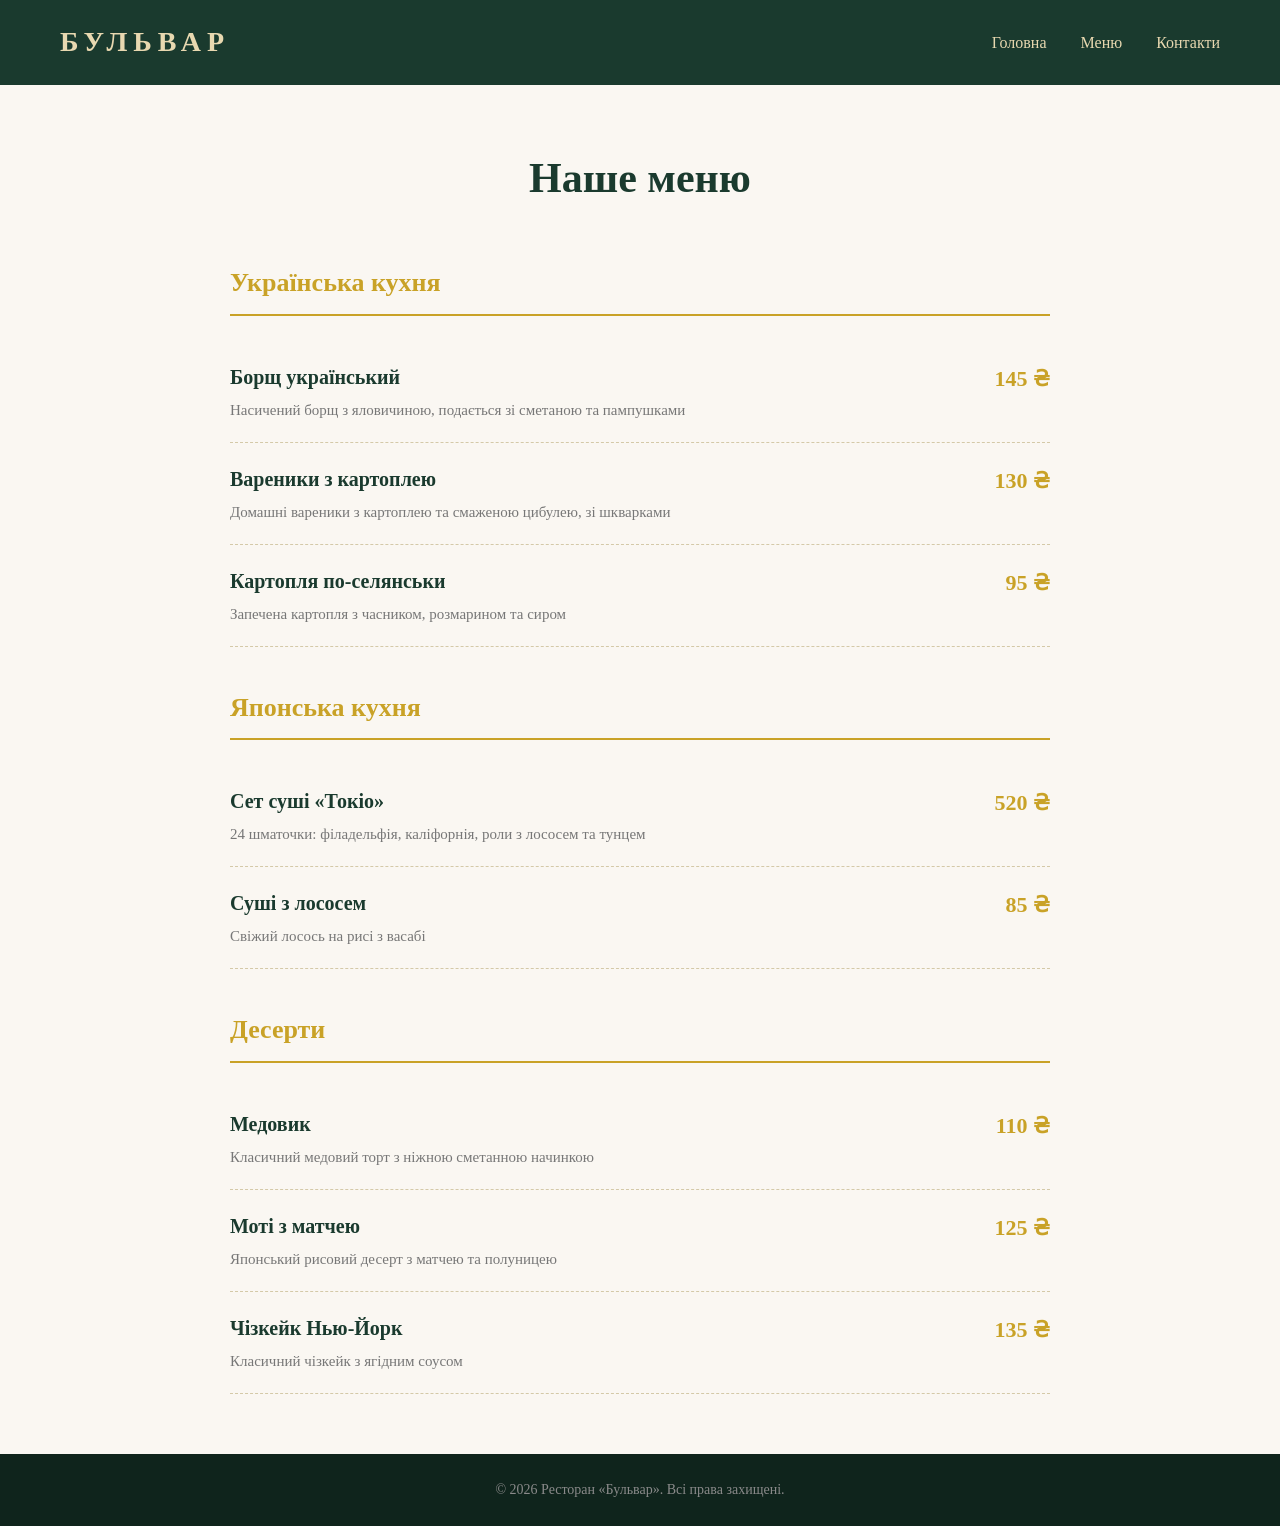
==== menu.html @ 78457e4a "Add files via upload" ====
﻿<!DOCTYPE html>
<html lang="uk">
<head>
    <meta charset="UTF-8">
    <meta name="viewport" content="width=device-width, initial-scale=1.0">
    <title>Меню — Ресторан Бульвар</title>
    <link rel="stylesheet" href="style.css">
</head>
<body>

    <header class="header">
        <div class="logo">БУЛЬВАР</div>
        <nav class="nav">
            <a href="index.html">Головна</a>
            <a href="menu.html">Меню</a>
            <a href="index.html#contacts">Контакти</a>
        </nav>
    </header>

    <section class="menu-page">
        <h1>Наше меню</h1>

        <!-- УКРАЇНСЬКА КУХНЯ -->
        <h2 class="category">Українська кухня</h2>
        <div class="dish">
            <div class="dish-info">
                <h3>Борщ український</h3>
                <p>Насичений борщ з яловичиною, подається зі сметаною та пампушками</p>
            </div>
            <div class="dish-price">145 ₴</div>
        </div>

        <div class="dish">
            <div class="dish-info">
                <h3>Вареники з картоплею</h3>
                <p>Домашні вареники з картоплею та смаженою цибулею, зі шкварками</p>
            </div>
            <div class="dish-price">130 ₴</div>
        </div>

        <div class="dish">
            <div class="dish-info">
                <h3>Картопля по-селянськи</h3>
                <p>Запечена картопля з часником, розмарином та сиром</p>
            </div>
            <div class="dish-price">95 ₴</div>
        </div>

        <!-- ЯПОНСЬКА КУХНЯ -->
        <h2 class="category">Японська кухня</h2>
        <div class="dish">
            <div class="dish-info">
                <h3>Сет суші «Токіо»</h3>
                <p>24 шматочки: філадельфія, каліфорнія, роли з лососем та тунцем</p>
            </div>
            <div class="dish-price">520 ₴</div>
        </div>

        <div class="dish">
            <div class="dish-info">
                <h3>Суші з лососем</h3>
                <p>Свіжий лосось на рисі з васабі</p>
            </div>
            <div class="dish-price">85 ₴</div>
        </div>

        <!-- ДЕСЕРТИ -->
        <h2 class="category">Десерти</h2>
        <div class="dish">
            <div class="dish-info">
                <h3>Медовик</h3>
                <p>Класичний медовий торт з ніжною сметанною начинкою</p>
            </div>
            <div class="dish-price">110 ₴</div>
        </div>

        <div class="dish">
            <div class="dish-info">
                <h3>Моті з матчею</h3>
                <p>Японський рисовий десерт з матчею та полуницею</p>
            </div>
            <div class="dish-price">125 ₴</div>
        </div>

        <div class="dish">
            <div class="dish-info">
                <h3>Чізкейк Нью-Йорк</h3>
                <p>Класичний чізкейк з ягідним соусом</p>
            </div>
            <div class="dish-price">135 ₴</div>
        </div>
    </section>

    <footer class="footer">
        <p>© 2026 Ресторан «Бульвар». Всі права захищені.</p>
    </footer>

</body>
</html>
---- style.css ----
﻿/* ==== ЗАГАЛЬНІ СТИЛІ ==== */
* {
    margin: 0;
    padding: 0;
    box-sizing: border-box;
}

body {
    font-family: Georgia, serif;
    color: #2b2b2b;
    background: #faf7f2;
    line-height: 1.6;
}

/* ==== ШАПКА ==== */
.header {
    display: flex;
    justify-content: space-between;
    align-items: center;
    padding: 20px 60px;
    background: #1a3a2e;   /* темно-зелений */
    color: #e8d8b0;         /* золотистий */
}

.logo {
    font-size: 28px;
    letter-spacing: 6px;
    font-weight: bold;
}

.nav a {
    color: #e8d8b0;
    text-decoration: none;
    margin-left: 30px;
    font-size: 16px;
    transition: color 0.3s;
}

.nav a:hover {
    color: #ffffff;
}

/* ==== ГОЛОВНИЙ БАНЕР ==== */
.hero {
    background: linear-gradient(rgba(26, 58, 46, 0.85), rgba(26, 58, 46, 0.85)),
                url('https://images.unsplash.com/photo-1517248135467-4c7edcad34c4?w=1600') center/cover;
    color: white;
    text-align: center;
    padding: 120px 20px;
}

.hero h1 {
    font-size: 56px;
    margin-bottom: 20px;
}

.hero p {
    font-size: 20px;
    margin-bottom: 40px;
    color: #e8d8b0;
}

.btn {
    display: inline-block;
    padding: 15px 40px;
    background: #c9a227;    /* золотий */
    color: #1a3a2e;
    text-decoration: none;
    font-size: 18px;
    font-weight: bold;
    border-radius: 4px;
    transition: background 0.3s;
}

.btn:hover {
    background: #e8d8b0;
}

/* ==== ПРО НАС ==== */
.about {
    max-width: 900px;
    margin: 80px auto;
    padding: 0 40px;
    text-align: center;
}

.about h2 {
    font-size: 36px;
    color: #1a3a2e;
    margin-bottom: 30px;
}

.about p {
    font-size: 18px;
    color: #555;
}

/* ==== КОНТАКТИ ==== */
.contacts {
    background: #1a3a2e;
    color: #e8d8b0;
    padding: 60px 40px;
    text-align: center;
}

.contacts h2 {
    font-size: 32px;
    margin-bottom: 30px;
}

.contacts p {
    font-size: 18px;
    margin: 10px 0;
}

/* ==== СТОРІНКА МЕНЮ ==== */
.menu-page {
    max-width: 900px;
    margin: 60px auto;
    padding: 0 40px;
}

.menu-page h1 {
    text-align: center;
    font-size: 42px;
    color: #1a3a2e;
    margin-bottom: 50px;
}

.category {
    font-size: 26px;
    color: #c9a227;
    border-bottom: 2px solid #c9a227;
    padding-bottom: 10px;
    margin: 40px 0 25px;
}

.dish {
    display: flex;
    justify-content: space-between;
    align-items: flex-start;
    padding: 20px 0;
    border-bottom: 1px dashed #d4c9a8;
}

.dish-info h3 {
    font-size: 20px;
    color: #1a3a2e;
    margin-bottom: 5px;
}

.dish-info p {
    font-size: 15px;
    color: #777;
    max-width: 600px;
}

.dish-price {
    font-size: 22px;
    font-weight: bold;
    color: #c9a227;
    white-space: nowrap;
    margin-left: 30px;
}

/* ==== ПІДВАЛ ==== */
.footer {
    background: #0f241c;
    color: #8a8a8a;
    text-align: center;
    padding: 25px;
    font-size: 14px;
}

/* ==== МОБІЛЬНА ВЕРСІЯ (для телефона) ==== */
@media (max-width: 768px) {
    .header {
        flex-direction: column;
        padding: 15px 20px;
    }
    .nav a {
        margin: 10px 10px 0;
        display: inline-block;
    }
    .hero h1 {
        font-size: 36px;
    }
    .hero {
        padding: 80px 20px;
    }
    .dish {
        flex-direction: column;
    }
    .dish-price {
        margin: 10px 0 0;
    }
    .menu-page {
        padding: 0 20px;
    }
}
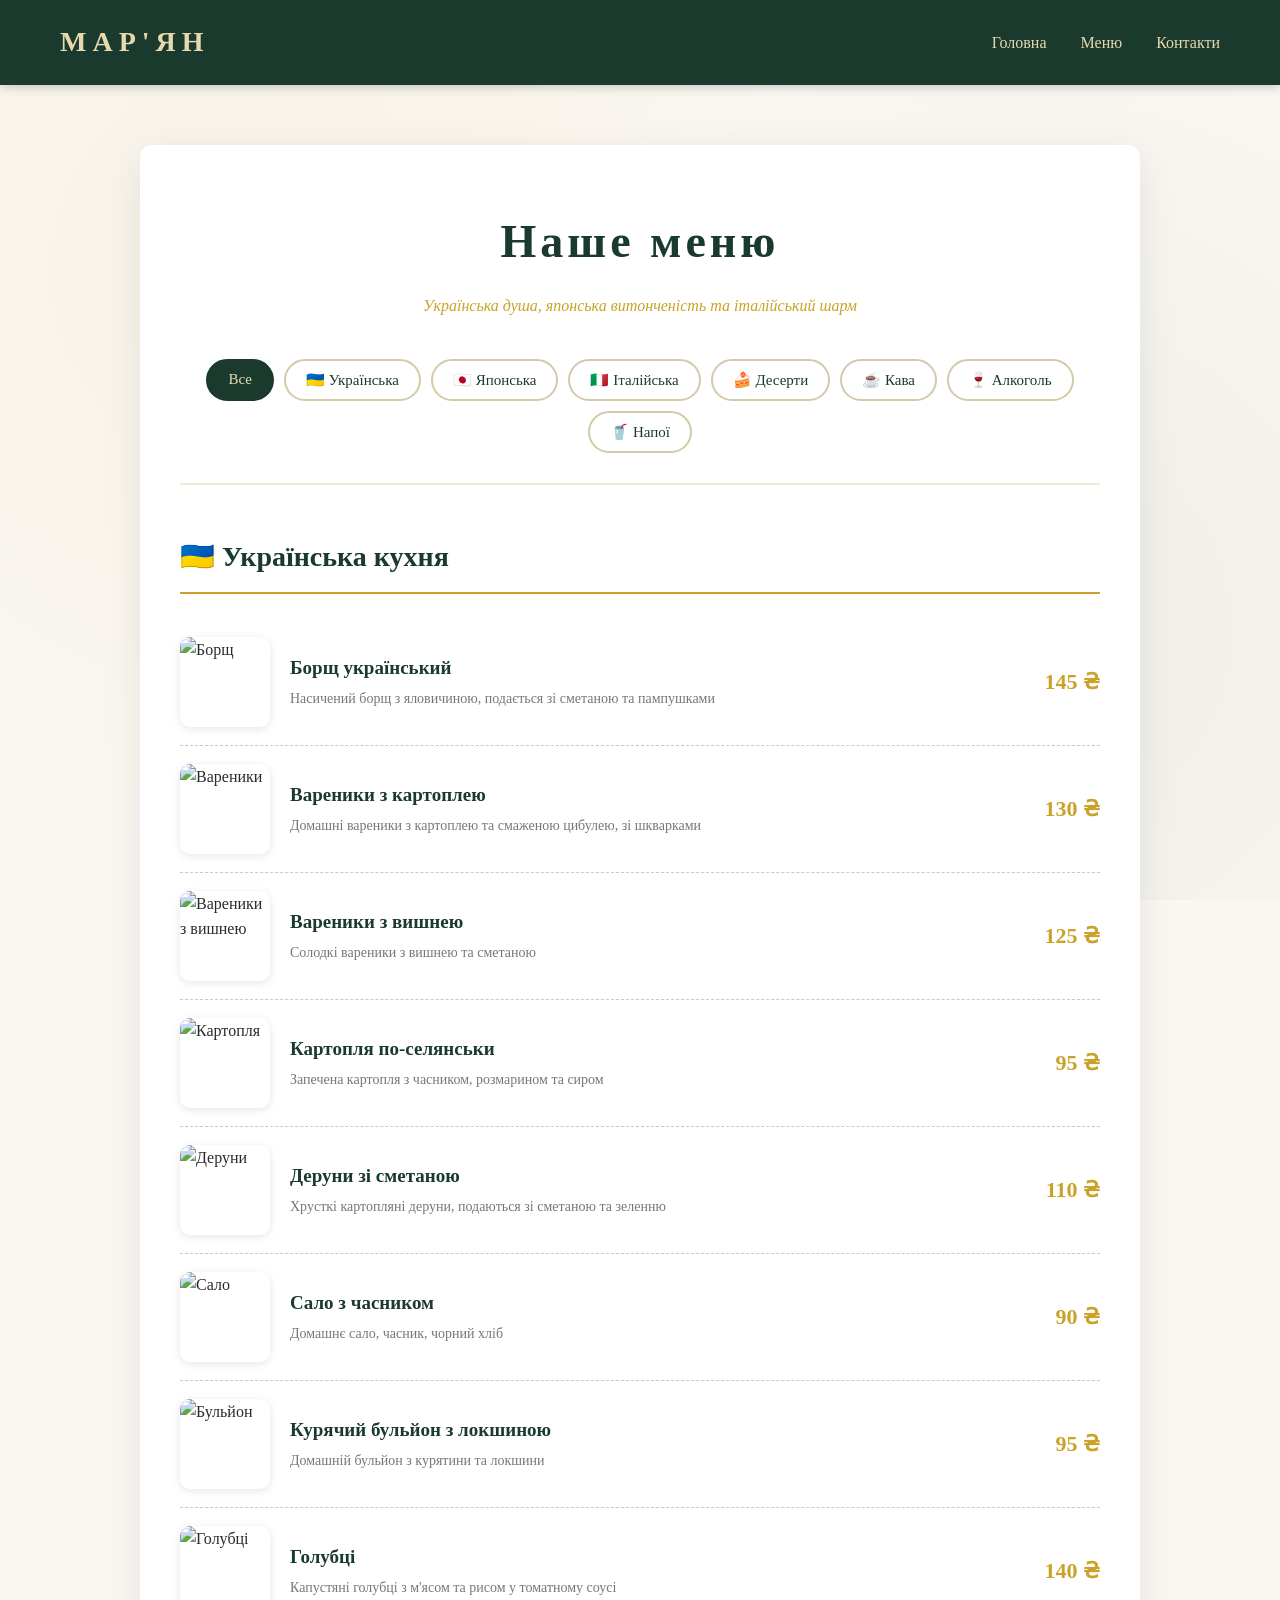
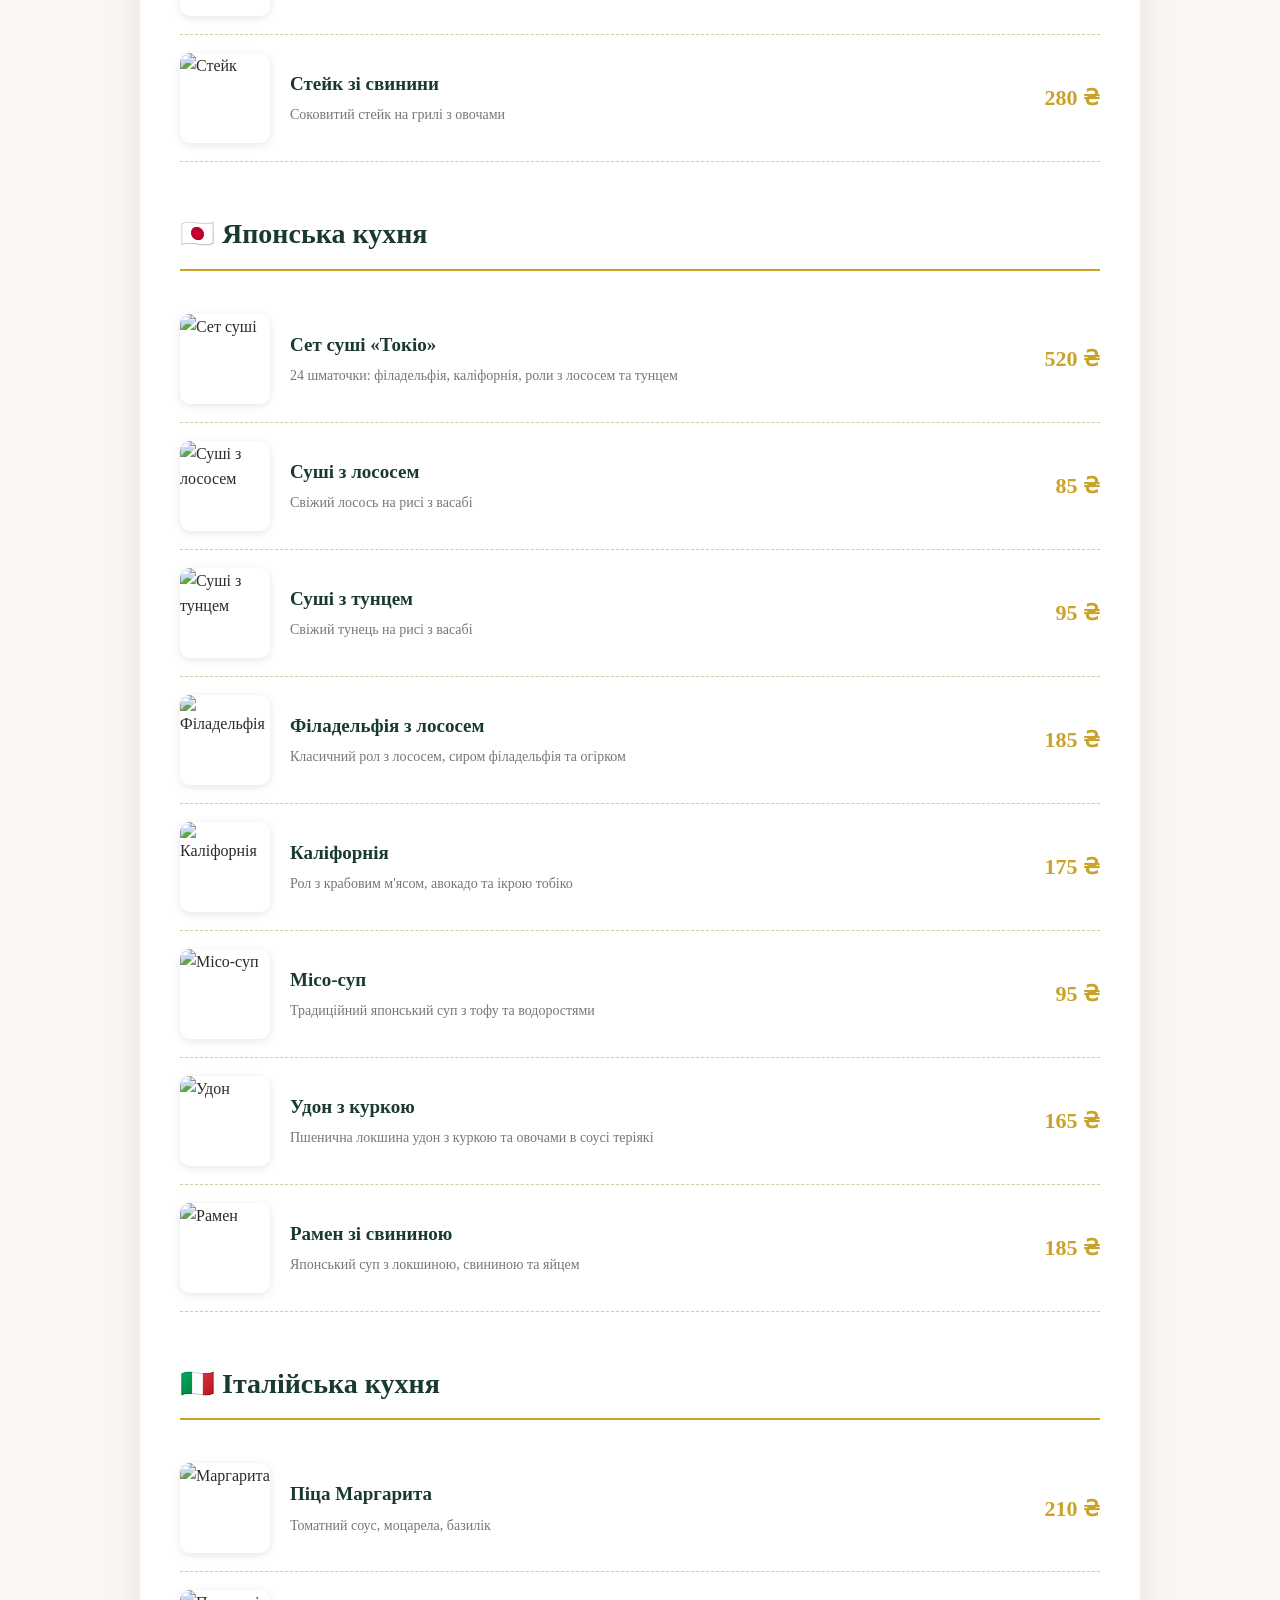
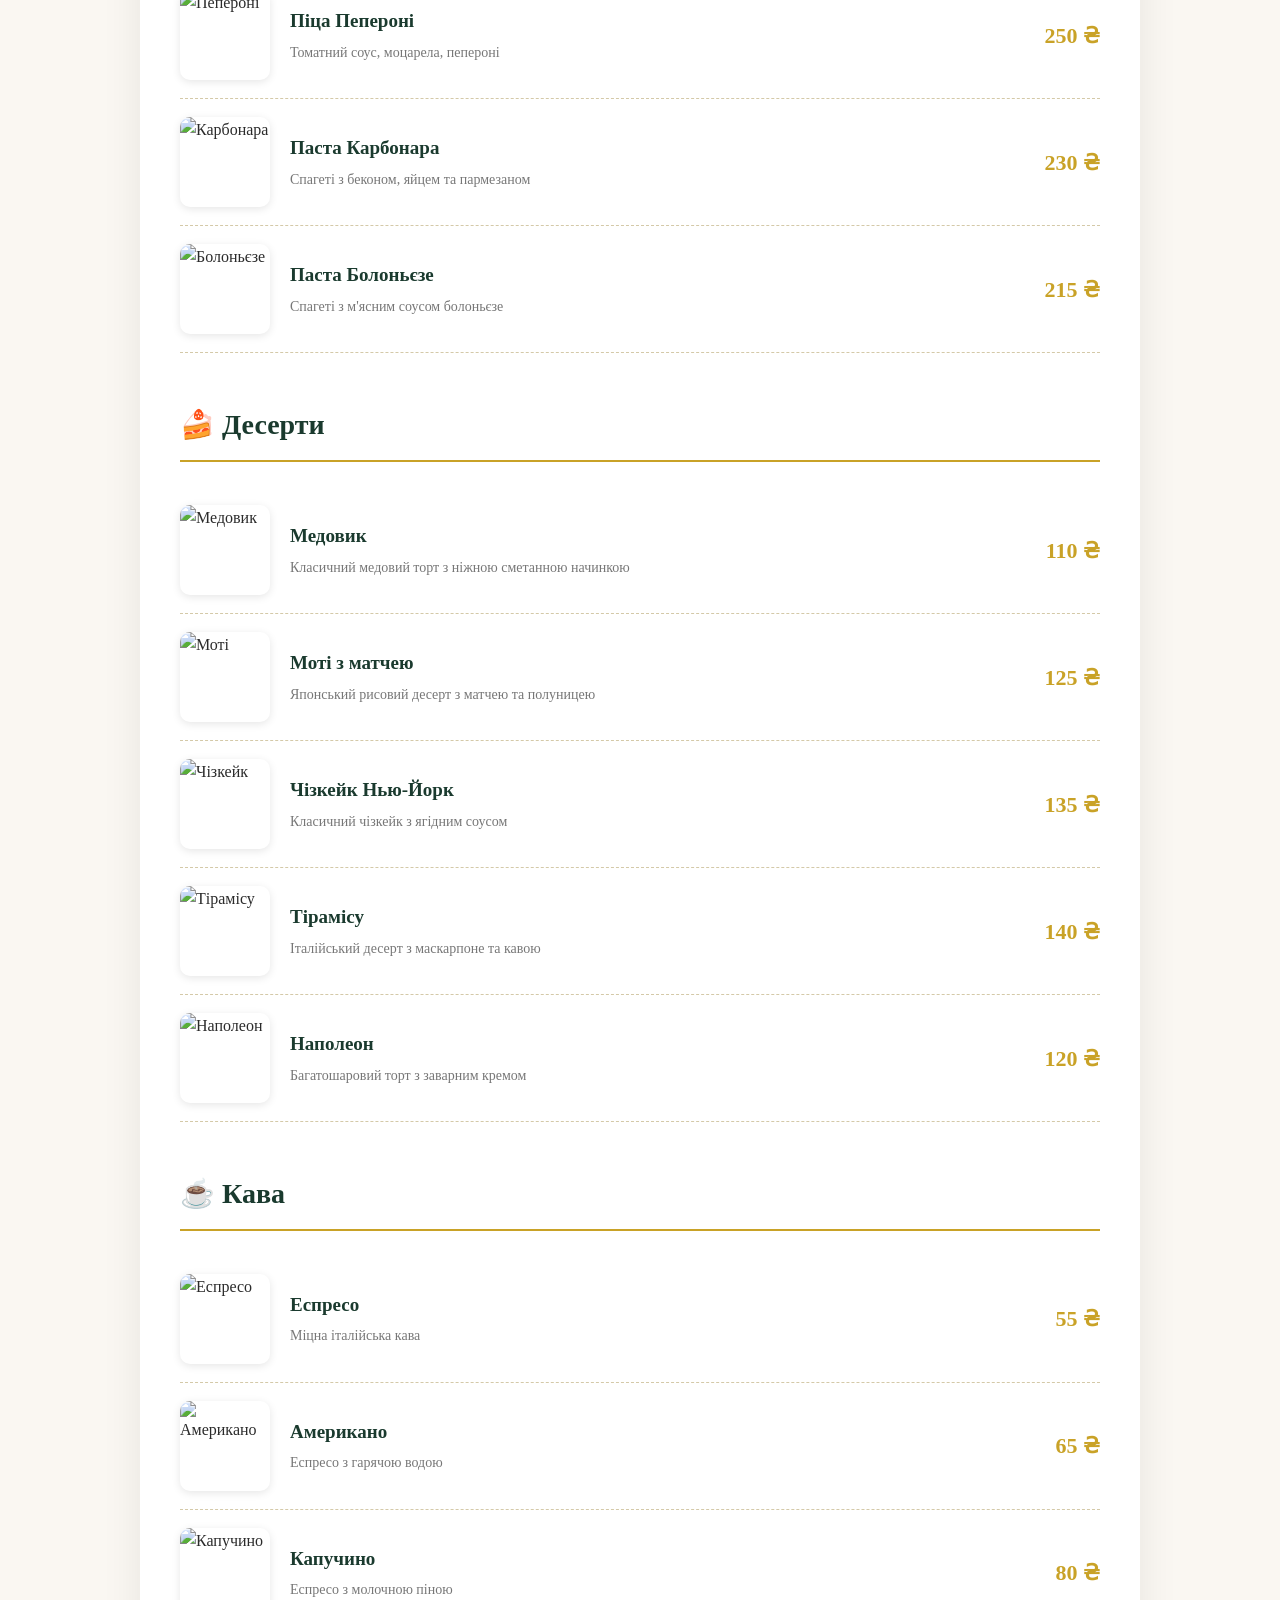
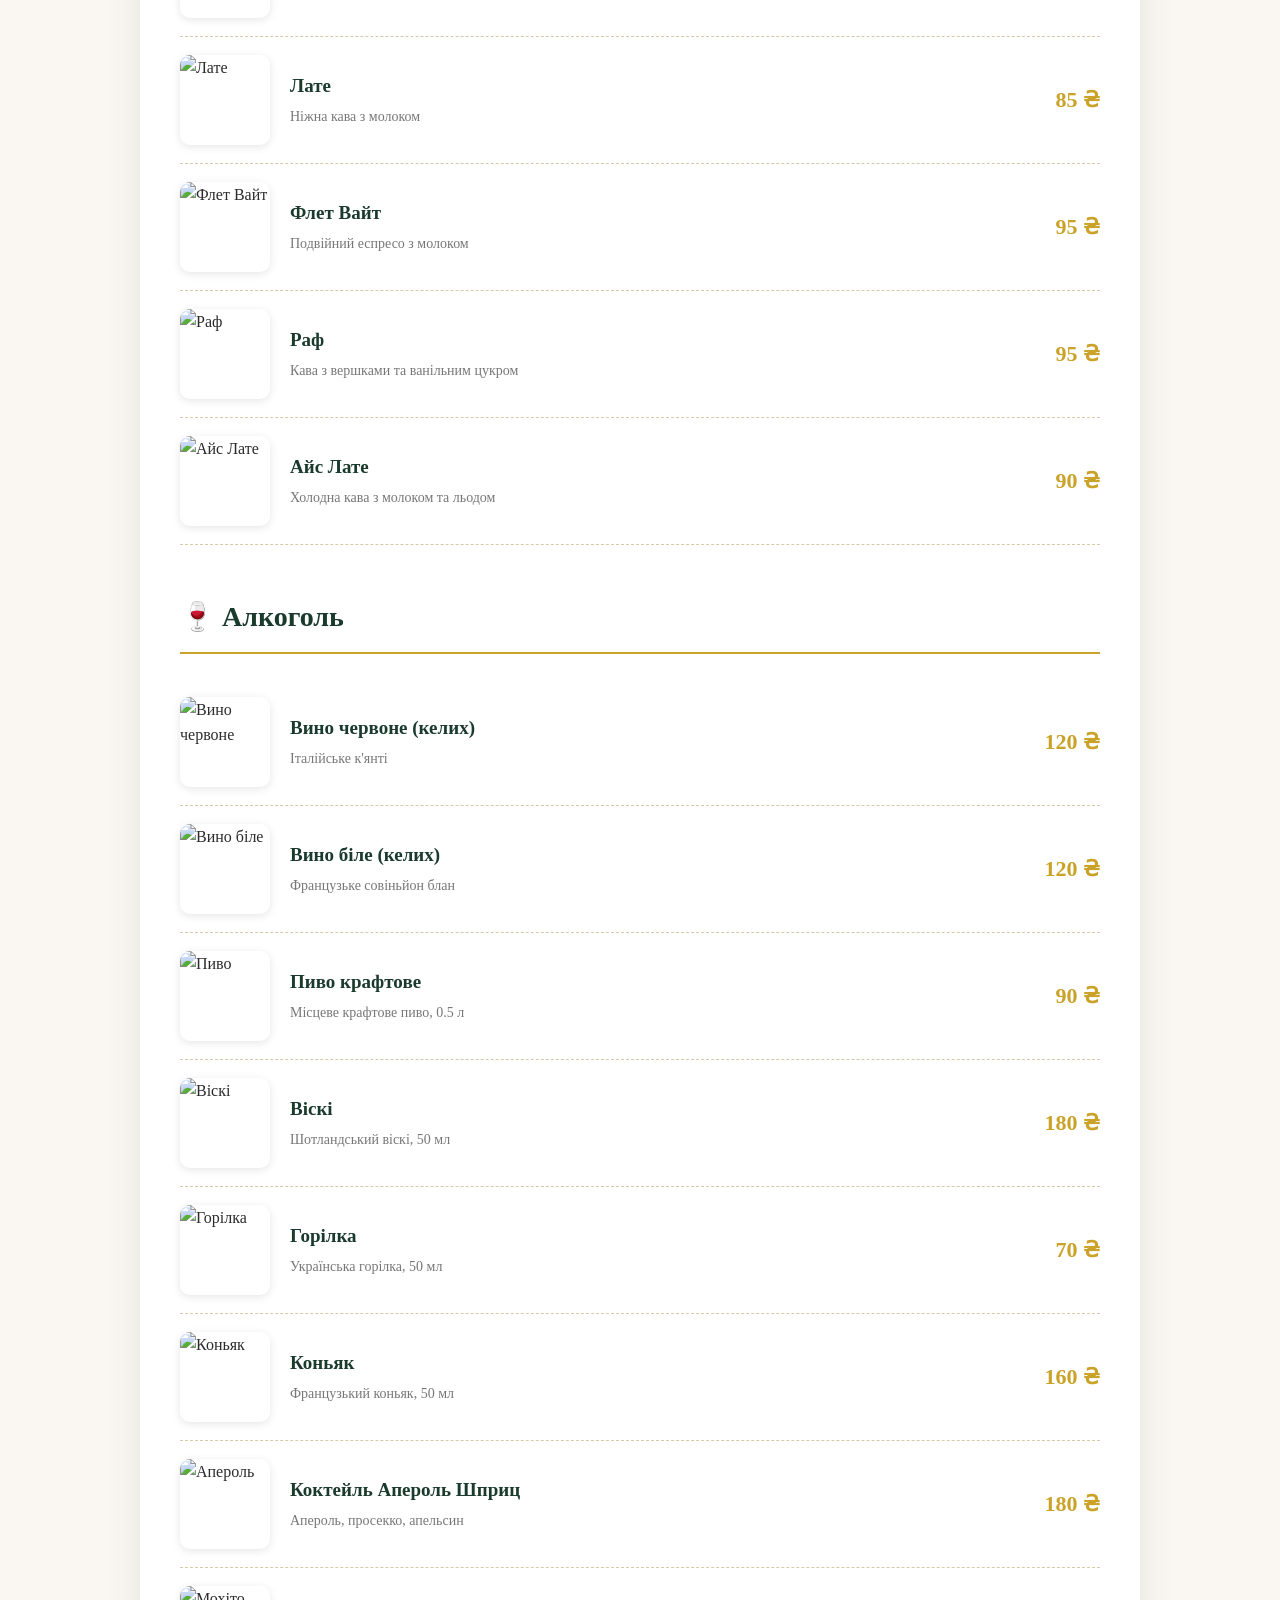
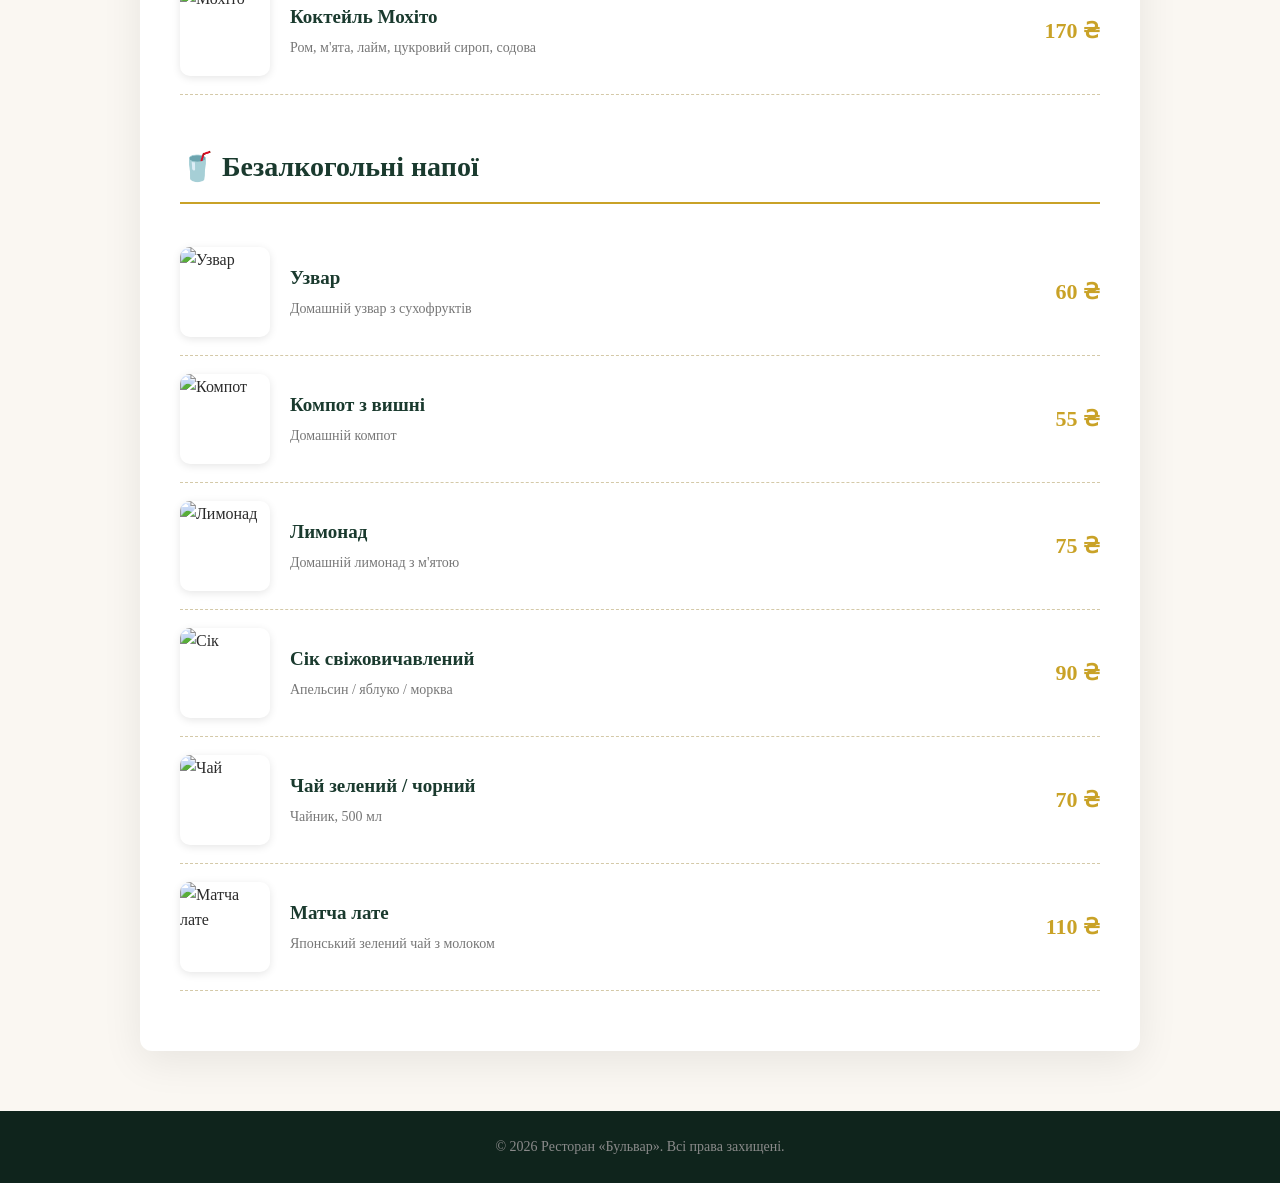
==== commit 6073f0d3: "Add files via upload" ====
--- a/menu.html
+++ b/menu.html
@@ -6,10 +6,10 @@
     <title>Меню — Ресторан Бульвар</title>
     <link rel="stylesheet" href="style.css">
 </head>
-<body>
+<body class="menu-body">
 
     <header class="header">
-        <div class="logo">БУЛЬВАР</div>
+        <div class="logo">МАР'ЯН</div>
         <nav class="nav">
             <a href="index.html">Головна</a>
             <a href="menu.html">Меню</a>
@@ -19,10 +19,25 @@
 
     <section class="menu-page">
         <h1>Наше меню</h1>
-
-        <!-- УКРАЇНСЬКА КУХНЯ -->
-        <h2 class="category">Українська кухня</h2>
-        <div class="dish">
+        <p class="menu-subtitle">Українська душа, японська витонченість та італійський шарм</p>
+
+        <!-- ФІЛЬТР КАТЕГОРІЙ -->
+        <div class="filters">
+            <button class="filter-btn active" data-cat="all">Все</button>
+            <button class="filter-btn" data-cat="ukr">🇺🇦 Українська</button>
+            <button class="filter-btn" data-cat="jap">🇯🇵 Японська</button>
+            <button class="filter-btn" data-cat="ita">🇮🇹 Італійська</button>
+            <button class="filter-btn" data-cat="dessert">🍰 Десерти</button>
+            <button class="filter-btn" data-cat="coffee">☕ Кава</button>
+            <button class="filter-btn" data-cat="alco">🍷 Алкоголь</button>
+            <button class="filter-btn" data-cat="soft">🥤 Напої</button>
+        </div>
+
+        <!-- УКРАЇНСЬКА -->
+        <h2 class="category" data-cat="ukr">🇺🇦 Українська кухня</h2>
+
+        <div class="dish" data-cat="ukr">
+            <img class="dish-img" src="https://images.unsplash.com/photo-1543342381-1e0c2e0c5f1c?w=200" alt="Борщ">
             <div class="dish-info">
                 <h3>Борщ український</h3>
                 <p>Насичений борщ з яловичиною, подається зі сметаною та пампушками</p>
@@ -30,7 +45,8 @@
             <div class="dish-price">145 ₴</div>
         </div>
 
-        <div class="dish">
+        <div class="dish" data-cat="ukr">
+            <img class="dish-img" src="https://images.unsplash.com/photo-1600891964092-4316c288032e?w=200" alt="Вареники">
             <div class="dish-info">
                 <h3>Вареники з картоплею</h3>
                 <p>Домашні вареники з картоплею та смаженою цибулею, зі шкварками</p>
@@ -38,7 +54,17 @@
             <div class="dish-price">130 ₴</div>
         </div>
 
-        <div class="dish">
+        <div class="dish" data-cat="ukr">
+            <img class="dish-img" src="https://images.unsplash.com/photo-1558961363-fa8fdf82db35?w=200" alt="Вареники з вишнею">
+            <div class="dish-info">
+                <h3>Вареники з вишнею</h3>
+                <p>Солодкі вареники з вишнею та сметаною</p>
+            </div>
+            <div class="dish-price">125 ₴</div>
+        </div>
+
+        <div class="dish" data-cat="ukr">
+            <img class="dish-img" src="https://images.unsplash.com/photo-1518977676601-b53f82aba655?w=200" alt="Картопля">
             <div class="dish-info">
                 <h3>Картопля по-селянськи</h3>
                 <p>Запечена картопля з часником, розмарином та сиром</p>
@@ -46,9 +72,56 @@
             <div class="dish-price">95 ₴</div>
         </div>
 
-        <!-- ЯПОНСЬКА КУХНЯ -->
-        <h2 class="category">Японська кухня</h2>
-        <div class="dish">
+        <div class="dish" data-cat="ukr">
+            <img class="dish-img" src="https://images.unsplash.com/photo-1568901346375-23c9450c58cd?w=200" alt="Деруни">
+            <div class="dish-info">
+                <h3>Деруни зі сметаною</h3>
+                <p>Хрусткі картопляні деруни, подаються зі сметаною та зеленню</p>
+            </div>
+            <div class="dish-price">110 ₴</div>
+        </div>
+
+        <div class="dish" data-cat="ukr">
+            <img class="dish-img" src="https://images.unsplash.com/photo-1607623814075-e51df1bdc82f?w=200" alt="Сало">
+            <div class="dish-info">
+                <h3>Сало з часником</h3>
+                <p>Домашнє сало, часник, чорний хліб</p>
+            </div>
+            <div class="dish-price">90 ₴</div>
+        </div>
+
+        <div class="dish" data-cat="ukr">
+            <img class="dish-img" src="https://images.unsplash.com/photo-1547592180-85f173990554?w=200" alt="Бульйон">
+            <div class="dish-info">
+                <h3>Курячий бульйон з локшиною</h3>
+                <p>Домашній бульйон з курятини та локшини</p>
+            </div>
+            <div class="dish-price">95 ₴</div>
+        </div>
+
+        <div class="dish" data-cat="ukr">
+            <img class="dish-img" src="https://images.unsplash.com/photo-1544025162-d76694265947?w=200" alt="Голубці">
+            <div class="dish-info">
+                <h3>Голубці</h3>
+                <p>Капустяні голубці з м'ясом та рисом у томатному соусі</p>
+            </div>
+            <div class="dish-price">140 ₴</div>
+        </div>
+
+        <div class="dish" data-cat="ukr">
+            <img class="dish-img" src="https://images.unsplash.com/photo-1544025162-d76694265947?w=200" alt="Стейк">
+            <div class="dish-info">
+                <h3>Стейк зі свинини</h3>
+                <p>Соковитий стейк на грилі з овочами</p>
+            </div>
+            <div class="dish-price">280 ₴</div>
+        </div>
+
+        <!-- ЯПОНСЬКА -->
+        <h2 class="category" data-cat="jap">🇯🇵 Японська кухня</h2>
+
+        <div class="dish" data-cat="jap">
+            <img class="dish-img" src="https://images.unsplash.com/photo-1579584425555-c3ce17fd4351?w=200" alt="Сет суші">
             <div class="dish-info">
                 <h3>Сет суші «Токіо»</h3>
                 <p>24 шматочки: філадельфія, каліфорнія, роли з лососем та тунцем</p>
@@ -56,7 +129,8 @@
             <div class="dish-price">520 ₴</div>
         </div>
 
-        <div class="dish">
+        <div class="dish" data-cat="jap">
+            <img class="dish-img" src="https://images.unsplash.com/photo-1553621042-f6e147245754?w=200" alt="Суші з лососем">
             <div class="dish-info">
                 <h3>Суші з лососем</h3>
                 <p>Свіжий лосось на рисі з васабі</p>
@@ -64,9 +138,104 @@
             <div class="dish-price">85 ₴</div>
         </div>
 
+        <div class="dish" data-cat="jap">
+            <img class="dish-img" src="https://images.unsplash.com/photo-1611143669185-af224c5e3252?w=200" alt="Суші з тунцем">
+            <div class="dish-info">
+                <h3>Суші з тунцем</h3>
+                <p>Свіжий тунець на рисі з васабі</p>
+            </div>
+            <div class="dish-price">95 ₴</div>
+        </div>
+
+        <div class="dish" data-cat="jap">
+            <img class="dish-img" src="https://images.unsplash.com/photo-1617196034796-73dfa7b1fd56?w=200" alt="Філадельфія">
+            <div class="dish-info">
+                <h3>Філадельфія з лососем</h3>
+                <p>Класичний рол з лососем, сиром філадельфія та огірком</p>
+            </div>
+            <div class="dish-price">185 ₴</div>
+        </div>
+
+        <div class="dish" data-cat="jap">
+            <img class="dish-img" src="https://images.unsplash.com/photo-1615361200141-f45040f367be?w=200" alt="Каліфорнія">
+            <div class="dish-info">
+                <h3>Каліфорнія</h3>
+                <p>Рол з крабовим м'ясом, авокадо та ікрою тобіко</p>
+            </div>
+            <div class="dish-price">175 ₴</div>
+        </div>
+
+        <div class="dish" data-cat="jap">
+            <img class="dish-img" src="https://images.unsplash.com/photo-1547592180-85f173990554?w=200" alt="Місо-суп">
+            <div class="dish-info">
+                <h3>Місо-суп</h3>
+                <p>Традиційний японський суп з тофу та водоростями</p>
+            </div>
+            <div class="dish-price">95 ₴</div>
+        </div>
+
+        <div class="dish" data-cat="jap">
+            <img class="dish-img" src="https://images.unsplash.com/photo-1569718212165-3a8278d5f624?w=200" alt="Удон">
+            <div class="dish-info">
+                <h3>Удон з куркою</h3>
+                <p>Пшенична локшина удон з куркою та овочами в соусі теріякі</p>
+            </div>
+            <div class="dish-price">165 ₴</div>
+        </div>
+
+        <div class="dish" data-cat="jap">
+            <img class="dish-img" src="https://images.unsplash.com/photo-1569718212165-3a8278d5f624?w=200" alt="Рамен">
+            <div class="dish-info">
+                <h3>Рамен зі свининою</h3>
+                <p>Японський суп з локшиною, свининою та яйцем</p>
+            </div>
+            <div class="dish-price">185 ₴</div>
+        </div>
+
+        <!-- ІТАЛІЙСЬКА -->
+        <h2 class="category" data-cat="ita">🇮🇹 Італійська кухня</h2>
+
+        <div class="dish" data-cat="ita">
+            <img class="dish-img" src="https://images.unsplash.com/photo-1565299624946-b28f40a0ae38?w=200" alt="Маргарита">
+            <div class="dish-info">
+                <h3>Піца Маргарита</h3>
+                <p>Томатний соус, моцарела, базилік</p>
+            </div>
+            <div class="dish-price">210 ₴</div>
+        </div>
+
+        <div class="dish" data-cat="ita">
+            <img class="dish-img" src="https://images.unsplash.com/photo-1628840042765-356cda07504e?w=200" alt="Пепероні">
+            <div class="dish-info">
+                <h3>Піца Пепероні</h3>
+                <p>Томатний соус, моцарела, пепероні</p>
+            </div>
+            <div class="dish-price">250 ₴</div>
+        </div>
+
+        <div class="dish" data-cat="ita">
+            <img class="dish-img" src="https://images.unsplash.com/photo-1621996346565-e3dbc646d9a9?w=200" alt="Карбонара">
+            <div class="dish-info">
+                <h3>Паста Карбонара</h3>
+                <p>Спагеті з беконом, яйцем та пармезаном</p>
+            </div>
+            <div class="dish-price">230 ₴</div>
+        </div>
+
+        <div class="dish" data-cat="ita">
+            <img class="dish-img" src="https://images.unsplash.com/photo-1551183053-bf91a1d81141?w=200" alt="Болоньєзе">
+            <div class="dish-info">
+                <h3>Паста Болоньєзе</h3>
+                <p>Спагеті з м'ясним соусом болоньєзе</p>
+            </div>
+            <div class="dish-price">215 ₴</div>
+        </div>
+
         <!-- ДЕСЕРТИ -->
-        <h2 class="category">Десерти</h2>
-        <div class="dish">
+        <h2 class="category" data-cat="dessert">🍰 Десерти</h2>
+
+        <div class="dish" data-cat="dessert">
+            <img class="dish-img" src="https://images.unsplash.com/photo-1571115177098-24ec42ed204d?w=200" alt="Медовик">
             <div class="dish-info">
                 <h3>Медовик</h3>
                 <p>Класичний медовий торт з ніжною сметанною начинкою</p>
@@ -74,7 +243,8 @@
             <div class="dish-price">110 ₴</div>
         </div>
 
-        <div class="dish">
+        <div class="dish" data-cat="dessert">
+            <img class="dish-img" src="https://images.unsplash.com/photo-1563805042-7684c019e1cb?w=200" alt="Моті">
             <div class="dish-info">
                 <h3>Моті з матчею</h3>
                 <p>Японський рисовий десерт з матчею та полуницею</p>
@@ -82,18 +252,271 @@
             <div class="dish-price">125 ₴</div>
         </div>
 
-        <div class="dish">
+        <div class="dish" data-cat="dessert">
+            <img class="dish-img" src="https://images.unsplash.com/photo-1533134242443-d4fd215305ad?w=200" alt="Чізкейк">
             <div class="dish-info">
                 <h3>Чізкейк Нью-Йорк</h3>
                 <p>Класичний чізкейк з ягідним соусом</p>
             </div>
             <div class="dish-price">135 ₴</div>
         </div>
+
+        <div class="dish" data-cat="dessert">
+            <img class="dish-img" src="https://images.unsplash.com/photo-1571877227200-a0d98ea607e9?w=200" alt="Тірамісу">
+            <div class="dish-info">
+                <h3>Тірамісу</h3>
+                <p>Італійський десерт з маскарпоне та кавою</p>
+            </div>
+            <div class="dish-price">140 ₴</div>
+        </div>
+
+        <div class="dish" data-cat="dessert">
+            <img class="dish-img" src="https://images.unsplash.com/photo-1607920591413-4ec007e70023?w=200" alt="Наполеон">
+            <div class="dish-info">
+                <h3>Наполеон</h3>
+                <p>Багатошаровий торт з заварним кремом</p>
+            </div>
+            <div class="dish-price">120 ₴</div>
+        </div>
+
+        <!-- КАВА -->
+        <h2 class="category" data-cat="coffee">☕ Кава</h2>
+
+        <div class="dish" data-cat="coffee">
+            <img class="dish-img" src="https://images.unsplash.com/photo-1510707577719-ae7c14805e3a?w=200" alt="Еспресо">
+            <div class="dish-info">
+                <h3>Еспресо</h3>
+                <p>Міцна італійська кава</p>
+            </div>
+            <div class="dish-price">55 ₴</div>
+        </div>
+
+        <div class="dish" data-cat="coffee">
+            <img class="dish-img" src="https://images.unsplash.com/photo-1551030173-122aabc4489c?w=200" alt="Американо">
+            <div class="dish-info">
+                <h3>Американо</h3>
+                <p>Еспресо з гарячою водою</p>
+            </div>
+            <div class="dish-price">65 ₴</div>
+        </div>
+
+        <div class="dish" data-cat="coffee">
+            <img class="dish-img" src="https://images.unsplash.com/photo-1572442388796-11668a67e53d?w=200" alt="Капучино">
+            <div class="dish-info">
+                <h3>Капучино</h3>
+                <p>Еспресо з молочною піною</p>
+            </div>
+            <div class="dish-price">80 ₴</div>
+        </div>
+
+        <div class="dish" data-cat="coffee">
+            <img class="dish-img" src="https://images.unsplash.com/photo-1461023058943-07fcbe16d735?w=200" alt="Лате">
+            <div class="dish-info">
+                <h3>Лате</h3>
+                <p>Ніжна кава з молоком</p>
+            </div>
+            <div class="dish-price">85 ₴</div>
+        </div>
+
+        <div class="dish" data-cat="coffee">
+            <img class="dish-img" src="https://images.unsplash.com/photo-1517701550927-30cf4ba1dba5?w=200" alt="Флет Вайт">
+            <div class="dish-info">
+                <h3>Флет Вайт</h3>
+                <p>Подвійний еспресо з молоком</p>
+            </div>
+            <div class="dish-price">95 ₴</div>
+        </div>
+
+        <div class="dish" data-cat="coffee">
+            <img class="dish-img" src="https://images.unsplash.com/photo-1541167760496-1628856ab772?w=200" alt="Раф">
+            <div class="dish-info">
+                <h3>Раф</h3>
+                <p>Кава з вершками та ванільним цукром</p>
+            </div>
+            <div class="dish-price">95 ₴</div>
+        </div>
+
+        <div class="dish" data-cat="coffee">
+            <img class="dish-img" src="https://images.unsplash.com/photo-1461023058943-07fcbe16d735?w=200" alt="Айс Лате">
+            <div class="dish-info">
+                <h3>Айс Лате</h3>
+                <p>Холодна кава з молоком та льодом</p>
+            </div>
+            <div class="dish-price">90 ₴</div>
+        </div>
+
+        <!-- АЛКОГОЛЬ -->
+        <h2 class="category" data-cat="alco">🍷 Алкоголь</h2>
+
+        <div class="dish" data-cat="alco">
+            <img class="dish-img" src="https://images.unsplash.com/photo-1510812431401-41d2bd2722f3?w=200" alt="Вино червоне">
+            <div class="dish-info">
+                <h3>Вино червоне (келих)</h3>
+                <p>Італійське к'янті</p>
+            </div>
+            <div class="dish-price">120 ₴</div>
+        </div>
+
+        <div class="dish" data-cat="alco">
+            <img class="dish-img" src="https://images.unsplash.com/photo-1547595628-c61a29f496f0?w=200" alt="Вино біле">
+            <div class="dish-info">
+                <h3>Вино біле (келих)</h3>
+                <p>Французьке совіньйон блан</p>
+            </div>
+            <div class="dish-price">120 ₴</div>
+        </div>
+
+        <div class="dish" data-cat="alco">
+            <img class="dish-img" src="https://images.unsplash.com/photo-1535958636474-b021ee887b13?w=200" alt="Пиво">
+            <div class="dish-info">
+                <h3>Пиво крафтове</h3>
+                <p>Місцеве крафтове пиво, 0.5 л</p>
+            </div>
+            <div class="dish-price">90 ₴</div>
+        </div>
+
+        <div class="dish" data-cat="alco">
+            <img class="dish-img" src="https://images.unsplash.com/photo-1569529465841-dfecdab7503b?w=200" alt="Віскі">
+            <div class="dish-info">
+                <h3>Віскі</h3>
+                <p>Шотландський віскі, 50 мл</p>
+            </div>
+            <div class="dish-price">180 ₴</div>
+        </div>
+
+        <div class="dish" data-cat="alco">
+            <img class="dish-img" src="https://images.unsplash.com/photo-1608885898957-a559228e8749?w=200" alt="Горілка">
+            <div class="dish-info">
+                <h3>Горілка</h3>
+                <p>Українська горілка, 50 мл</p>
+            </div>
+            <div class="dish-price">70 ₴</div>
+        </div>
+
+        <div class="dish" data-cat="alco">
+            <img class="dish-img" src="https://images.unsplash.com/photo-1569529465841-dfecdab7503b?w=200" alt="Коньяк">
+            <div class="dish-info">
+                <h3>Коньяк</h3>
+                <p>Французький коньяк, 50 мл</p>
+            </div>
+            <div class="dish-price">160 ₴</div>
+        </div>
+
+        <div class="dish" data-cat="alco">
+            <img class="dish-img" src="https://images.unsplash.com/photo-1560512823-829485b8bf24?w=200" alt="Апероль">
+            <div class="dish-info">
+                <h3>Коктейль Апероль Шприц</h3>
+                <p>Апероль, просекко, апельсин</p>
+            </div>
+            <div class="dish-price">180 ₴</div>
+        </div>
+
+        <div class="dish" data-cat="alco">
+            <img class="dish-img" src="https://images.unsplash.com/photo-1551538827-9c037cb4f32a?w=200" alt="Мохіто">
+            <div class="dish-info">
+                <h3>Коктейль Мохіто</h3>
+                <p>Ром, м'ята, лайм, цукровий сироп, содова</p>
+            </div>
+            <div class="dish-price">170 ₴</div>
+        </div>
+
+        <!-- БЕЗАЛКОГОЛЬНІ -->
+        <h2 class="category" data-cat="soft">🥤 Безалкогольні напої</h2>
+
+        <div class="dish" data-cat="soft">
+            <img class="dish-img" src="https://images.unsplash.com/photo-1544145945-f90425340c7e?w=200" alt="Узвар">
+            <div class="dish-info">
+                <h3>Узвар</h3>
+                <p>Домашній узвар з сухофруктів</p>
+            </div>
+            <div class="dish-price">60 ₴</div>
+        </div>
+
+        <div class="dish" data-cat="soft">
+            <img class="dish-img" src="https://images.unsplash.com/photo-1546171753-97d7676e4602?w=200" alt="Компот">
+            <div class="dish-info">
+                <h3>Компот з вишні</h3>
+                <p>Домашній компот</p>
+            </div>
+            <div class="dish-price">55 ₴</div>
+        </div>
+
+        <div class="dish" data-cat="soft">
+            <img class="dish-img" src="https://images.unsplash.com/photo-1621263764928-df1444c5e859?w=200" alt="Лимонад">
+            <div class="dish-info">
+                <h3>Лимонад</h3>
+                <p>Домашній лимонад з м'ятою</p>
+            </div>
+            <div class="dish-price">75 ₴</div>
+        </div>
+
+        <div class="dish" data-cat="soft">
+            <img class="dish-img" src="https://images.unsplash.com/photo-1600271886742-f049cd451bba?w=200" alt="Сік">
+            <div class="dish-info">
+                <h3>Сік свіжовичавлений</h3>
+                <p>Апельсин / яблуко / морква</p>
+            </div>
+            <div class="dish-price">90 ₴</div>
+        </div>
+
+        <div class="dish" data-cat="soft">
+            <img class="dish-img" src="https://images.unsplash.com/photo-1597318181409-cf64d0b5d8a2?w=200" alt="Чай">
+            <div class="dish-info">
+                <h3>Чай зелений / чорний</h3>
+                <p>Чайник, 500 мл</p>
+            </div>
+            <div class="dish-price">70 ₴</div>
+        </div>
+
+        <div class="dish" data-cat="soft">
+            <img class="dish-img" src="https://images.unsplash.com/photo-1515823064-d6e0c04616a7?w=200" alt="Матча лате">
+            <div class="dish-info">
+                <h3>Матча лате</h3>
+                <p>Японський зелений чай з молоком</p>
+            </div>
+            <div class="dish-price">110 ₴</div>
+        </div>
+
     </section>
 
     <footer class="footer">
         <p>© 2026 Ресторан «Бульвар». Всі права захищені.</p>
     </footer>
 
+    <!-- JAVASCRIPT ДЛЯ ФІЛЬТРА -->
+    <script>
+        const buttons = document.querySelectorAll('.filter-btn');
+        const dishes = document.querySelectorAll('.dish');
+        const categories = document.querySelectorAll('.category');
+
+        buttons.forEach(btn => {
+            btn.addEventListener('click', () => {
+                // прибираємо активну зі всіх кнопок
+                buttons.forEach(b => b.classList.remove('active'));
+                btn.classList.add('active');
+
+                const cat = btn.dataset.cat;
+
+                // показуємо/ховаємо страви
+                dishes.forEach(dish => {
+                    if (cat === 'all' || dish.dataset.cat === cat) {
+                        dish.style.display = 'flex';
+                    } else {
+                        dish.style.display = 'none';
+                    }
+                });
+
+                // показуємо/ховаємо заголовки категорій
+                categories.forEach(h => {
+                    if (cat === 'all' || h.dataset.cat === cat) {
+                        h.style.display = 'block';
+                    } else {
+                        h.style.display = 'none';
+                    }
+                });
+            });
+        });
+    </script>
+
 </body>
 </html>
--- a/style.css
+++ b/style.css
@@ -18,8 +18,12 @@
     justify-content: space-between;
     align-items: center;
     padding: 20px 60px;
-    background: #1a3a2e;   /* темно-зелений */
-    color: #e8d8b0;         /* золотистий */
+    background: #1a3a2e;
+    color: #e8d8b0;
+    position: sticky;
+    top: 0;
+    z-index: 100;
+    box-shadow: 0 2px 10px rgba(0,0,0,0.2);
 }
 
 .logo {
@@ -42,11 +46,11 @@
 
 /* ==== ГОЛОВНИЙ БАНЕР ==== */
 .hero {
-    background: linear-gradient(rgba(26, 58, 46, 0.85), rgba(26, 58, 46, 0.85)),
+    background: linear-gradient(rgba(26, 58, 46, 0.75), rgba(26, 58, 46, 0.85)),
                 url('https://images.unsplash.com/photo-1517248135467-4c7edcad34c4?w=1600') center/cover;
     color: white;
     text-align: center;
-    padding: 120px 20px;
+    padding: 140px 20px;
 }
 
 .hero h1 {
@@ -63,7 +67,7 @@
 .btn {
     display: inline-block;
     padding: 15px 40px;
-    background: #c9a227;    /* золотий */
+    background: #c9a227;
     color: #1a3a2e;
     text-decoration: none;
     font-size: 18px;
@@ -95,6 +99,39 @@
     color: #555;
 }
 
+/* ==== ГАЛЕРЕЯ ==== */
+.gallery {
+    padding: 60px 40px;
+    background: #ffffff;
+    text-align: center;
+}
+
+.gallery h2 {
+    font-size: 36px;
+    color: #1a3a2e;
+    margin-bottom: 40px;
+}
+
+.gallery-grid {
+    display: grid;
+    grid-template-columns: repeat(auto-fit, minmax(250px, 1fr));
+    gap: 20px;
+    max-width: 1100px;
+    margin: 0 auto;
+}
+
+.gallery-grid img {
+    width: 100%;
+    height: 250px;
+    object-fit: cover;
+    border-radius: 8px;
+    transition: transform 0.3s;
+}
+
+.gallery-grid img:hover {
+    transform: scale(1.05);
+}
+
 /* ==== КОНТАКТИ ==== */
 .contacts {
     background: #1a3a2e;
@@ -113,46 +150,128 @@
     margin: 10px 0;
 }
 
-/* ==== СТОРІНКА МЕНЮ ==== */
+/* ========================================= */
+/* ==== СТОРІНКА МЕНЮ — ІНШИЙ ФОН ========= */
+/* ========================================= */
+
+.menu-body {
+    background: #faf7f2;
+    background-image:
+        radial-gradient(circle at 20% 30%, rgba(201, 162, 39, 0.05) 0%, transparent 50%),
+        radial-gradient(circle at 80% 70%, rgba(26, 58, 46, 0.05) 0%, transparent 50%);
+    background-attachment: fixed;
+}
+
 .menu-page {
-    max-width: 900px;
+    max-width: 1000px;
     margin: 60px auto;
-    padding: 0 40px;
+    padding: 60px 40px;
+    background: #ffffff;
+    border-radius: 12px;
+    box-shadow: 0 10px 40px rgba(0, 0, 0, 0.08);
 }
 
 .menu-page h1 {
     text-align: center;
-    font-size: 42px;
-    color: #1a3a2e;
+    font-size: 46px;
+    color: #1a3a2e;
+    margin-bottom: 15px;
+    letter-spacing: 4px;
+}
+
+.menu-subtitle {
+    text-align: center;
+    color: #c9a227;
+    font-style: italic;
+    margin-bottom: 40px;
+    font-size: 16px;
+}
+
+/* ==== ФІЛЬТР КАТЕГОРІЙ ==== */
+.filters {
+    display: flex;
+    flex-wrap: wrap;
+    justify-content: center;
+    gap: 10px;
     margin-bottom: 50px;
-}
-
+    padding-bottom: 30px;
+    border-bottom: 2px solid #f0e9d8;
+}
+
+.filter-btn {
+    padding: 10px 20px;
+    background: #ffffff;
+    border: 2px solid #d4c9a8;
+    color: #1a3a2e;
+    font-family: Georgia, serif;
+    font-size: 15px;
+    border-radius: 25px;
+    cursor: pointer;
+    transition: all 0.3s;
+}
+
+.filter-btn:hover {
+    background: #f0e9d8;
+    border-color: #c9a227;
+}
+
+.filter-btn.active {
+    background: #1a3a2e;
+    color: #e8d8b0;
+    border-color: #1a3a2e;
+}
+
+/* ==== КАТЕГОРІЇ ТА СТРАВИ ==== */
 .category {
-    font-size: 26px;
-    color: #c9a227;
+    font-size: 28px;
+    color: #1a3a2e;
     border-bottom: 2px solid #c9a227;
-    padding-bottom: 10px;
-    margin: 40px 0 25px;
+    padding-bottom: 12px;
+    margin: 50px 0 25px;
+}
+
+.category:first-of-type {
+    margin-top: 0;
 }
 
 .dish {
     display: flex;
-    justify-content: space-between;
-    align-items: flex-start;
-    padding: 20px 0;
+    align-items: center;
+    gap: 20px;
+    padding: 18px 0;
     border-bottom: 1px dashed #d4c9a8;
+    transition: background 0.2s;
+}
+
+.dish:hover {
+    background: #faf7f2;
+    padding-left: 10px;
+    padding-right: 10px;
+    border-radius: 6px;
+}
+
+.dish-img {
+    width: 90px;
+    height: 90px;
+    object-fit: cover;
+    border-radius: 10px;
+    flex-shrink: 0;
+    box-shadow: 0 2px 8px rgba(0,0,0,0.1);
+}
+
+.dish-info {
+    flex: 1;
 }
 
 .dish-info h3 {
-    font-size: 20px;
+    font-size: 19px;
     color: #1a3a2e;
     margin-bottom: 5px;
 }
 
 .dish-info p {
-    font-size: 15px;
+    font-size: 14px;
     color: #777;
-    max-width: 600px;
 }
 
 .dish-price {
@@ -160,7 +279,7 @@
     font-weight: bold;
     color: #c9a227;
     white-space: nowrap;
-    margin-left: 30px;
+    margin-left: 10px;
 }
 
 /* ==== ПІДВАЛ ==== */
@@ -170,9 +289,10 @@
     text-align: center;
     padding: 25px;
     font-size: 14px;
-}
-
-/* ==== МОБІЛЬНА ВЕРСІЯ (для телефона) ==== */
+    margin-top: 60px;
+}
+
+/* ==== МОБІЛЬНА ВЕРСІЯ ==== */
 @media (max-width: 768px) {
     .header {
         flex-direction: column;
@@ -190,11 +310,28 @@
     }
     .dish {
         flex-direction: column;
+        text-align: center;
+        gap: 10px;
+    }
+    .dish-img {
+        width: 120px;
+        height: 120px;
     }
     .dish-price {
-        margin: 10px 0 0;
+        margin: 0;
     }
     .menu-page {
-        padding: 0 20px;
+        padding: 30px 20px;
+        margin: 20px;
+    }
+    .menu-page h1 {
+        font-size: 32px;
+    }
+    .gallery-grid {
+        grid-template-columns: 1fr;
+    }
+    .filter-btn {
+        font-size: 13px;
+        padding: 8px 14px;
     }
 }
